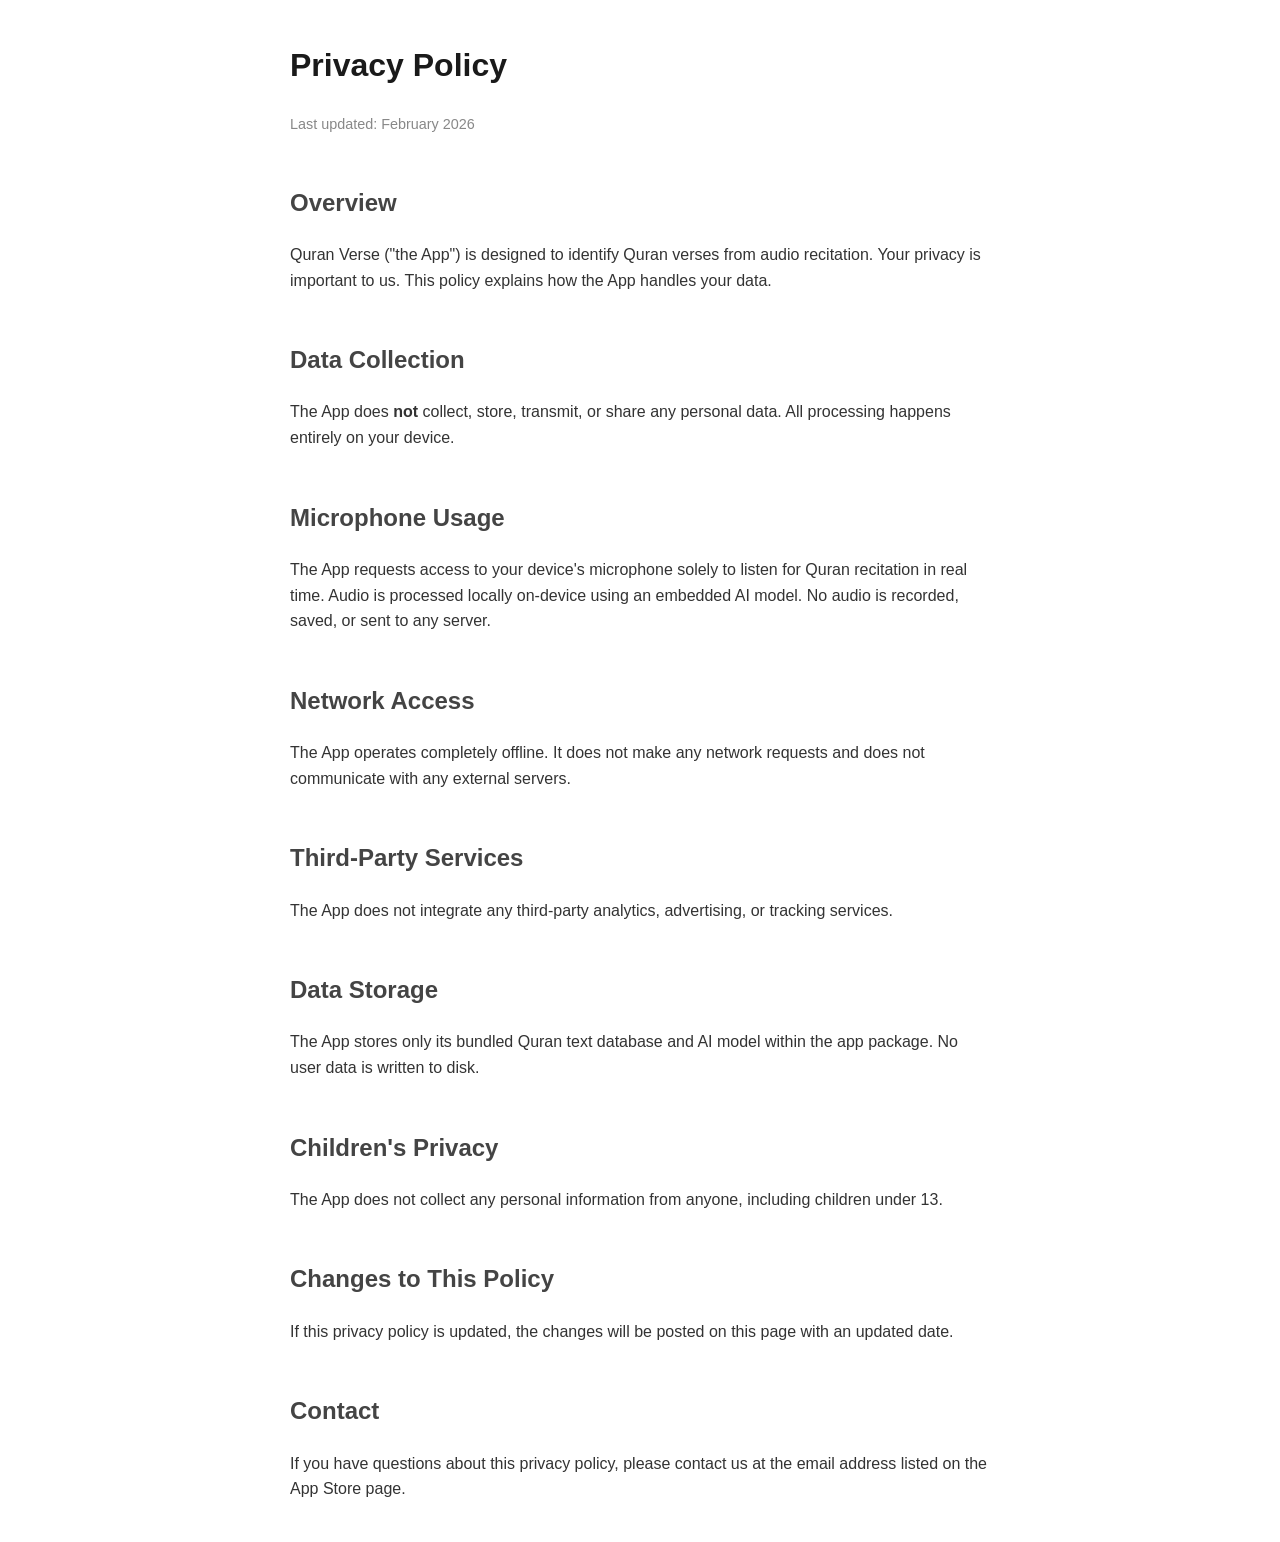
==== privacy-policy.html @ 5a24dd85 "Add files via upload" ====
<!DOCTYPE html>
<html lang="en">
<head>
    <meta charset="UTF-8">
    <meta name="viewport" content="width=device-width, initial-scale=1.0">
    <title>Quran Verse - Privacy Policy</title>
    <style>
        body { font-family: -apple-system, BlinkMacSystemFont, 'Segoe UI', Roboto, sans-serif; max-width: 700px; margin: 40px auto; padding: 0 20px; line-height: 1.6; color: #333; }
        h1 { color: #1a1a1a; }
        h2 { color: #444; margin-top: 2em; }
        .updated { color: #888; font-size: 0.9em; }
    </style>
</head>
<body>
    <h1>Privacy Policy</h1>
    <p class="updated">Last updated: February 2026</p>

    <h2>Overview</h2>
    <p>Quran Verse ("the App") is designed to identify Quran verses from audio recitation. Your privacy is important to us. This policy explains how the App handles your data.</p>

    <h2>Data Collection</h2>
    <p>The App does <strong>not</strong> collect, store, transmit, or share any personal data. All processing happens entirely on your device.</p>

    <h2>Microphone Usage</h2>
    <p>The App requests access to your device's microphone solely to listen for Quran recitation in real time. Audio is processed locally on-device using an embedded AI model. No audio is recorded, saved, or sent to any server.</p>

    <h2>Network Access</h2>
    <p>The App operates completely offline. It does not make any network requests and does not communicate with any external servers.</p>

    <h2>Third-Party Services</h2>
    <p>The App does not integrate any third-party analytics, advertising, or tracking services.</p>

    <h2>Data Storage</h2>
    <p>The App stores only its bundled Quran text database and AI model within the app package. No user data is written to disk.</p>

    <h2>Children's Privacy</h2>
    <p>The App does not collect any personal information from anyone, including children under 13.</p>

    <h2>Changes to This Policy</h2>
    <p>If this privacy policy is updated, the changes will be posted on this page with an updated date.</p>

    <h2>Contact</h2>
    <p>If you have questions about this privacy policy, please contact us at the email address listed on the App Store page.</p>
</body>
</html>
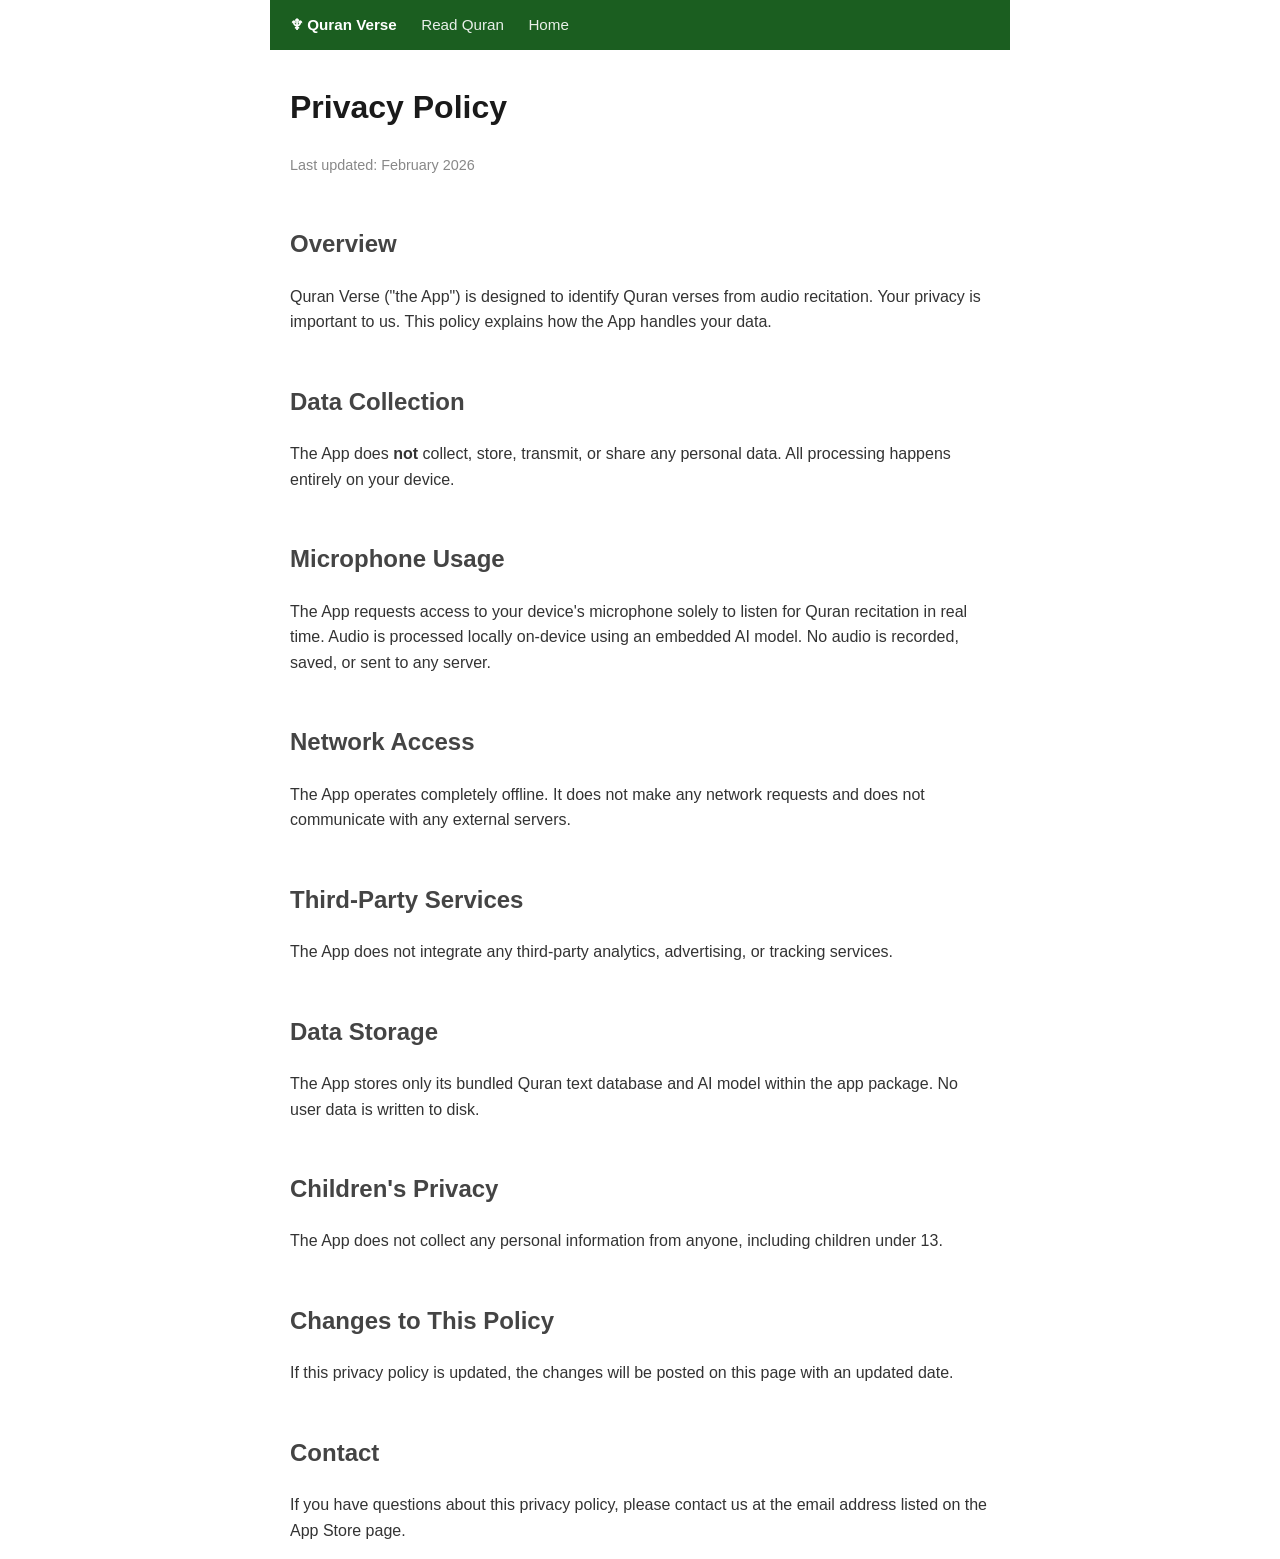
==== commit 7a48f299: "Add quranonline.ca website: landing page + Quran reader - Landing page with app features and CTA to " ====
--- a/privacy-policy.html
+++ b/privacy-policy.html
@@ -5,13 +5,22 @@
     <meta name="viewport" content="width=device-width, initial-scale=1.0">
     <title>Quran Verse - Privacy Policy</title>
     <style>
-        body { font-family: -apple-system, BlinkMacSystemFont, 'Segoe UI', Roboto, sans-serif; max-width: 700px; margin: 40px auto; padding: 0 20px; line-height: 1.6; color: #333; }
+        body { font-family: -apple-system, BlinkMacSystemFont, 'Segoe UI', Roboto, sans-serif; max-width: 700px; margin: 0 auto; padding: 0 20px; line-height: 1.6; color: #333; }
         h1 { color: #1a1a1a; }
         h2 { color: #444; margin-top: 2em; }
         .updated { color: #888; font-size: 0.9em; }
+        .pp-nav { background: #1B5E20; margin: 0 -20px; padding: 12px 20px; margin-bottom: 32px; }
+        .pp-nav a { color: rgba(255,255,255,0.9); text-decoration: none; font-size: 0.95rem; margin-right: 20px; }
+        .pp-nav a:hover { color: #fff; }
+        .pp-nav .brand { font-weight: 700; color: #fff; }
     </style>
 </head>
 <body>
+    <div class="pp-nav">
+        <a href="index.html" class="brand">&#9798;&#65039; Quran Verse</a>
+        <a href="reader.html">Read Quran</a>
+        <a href="index.html">Home</a>
+    </div>
     <h1>Privacy Policy</h1>
     <p class="updated">Last updated: February 2026</p>
 
